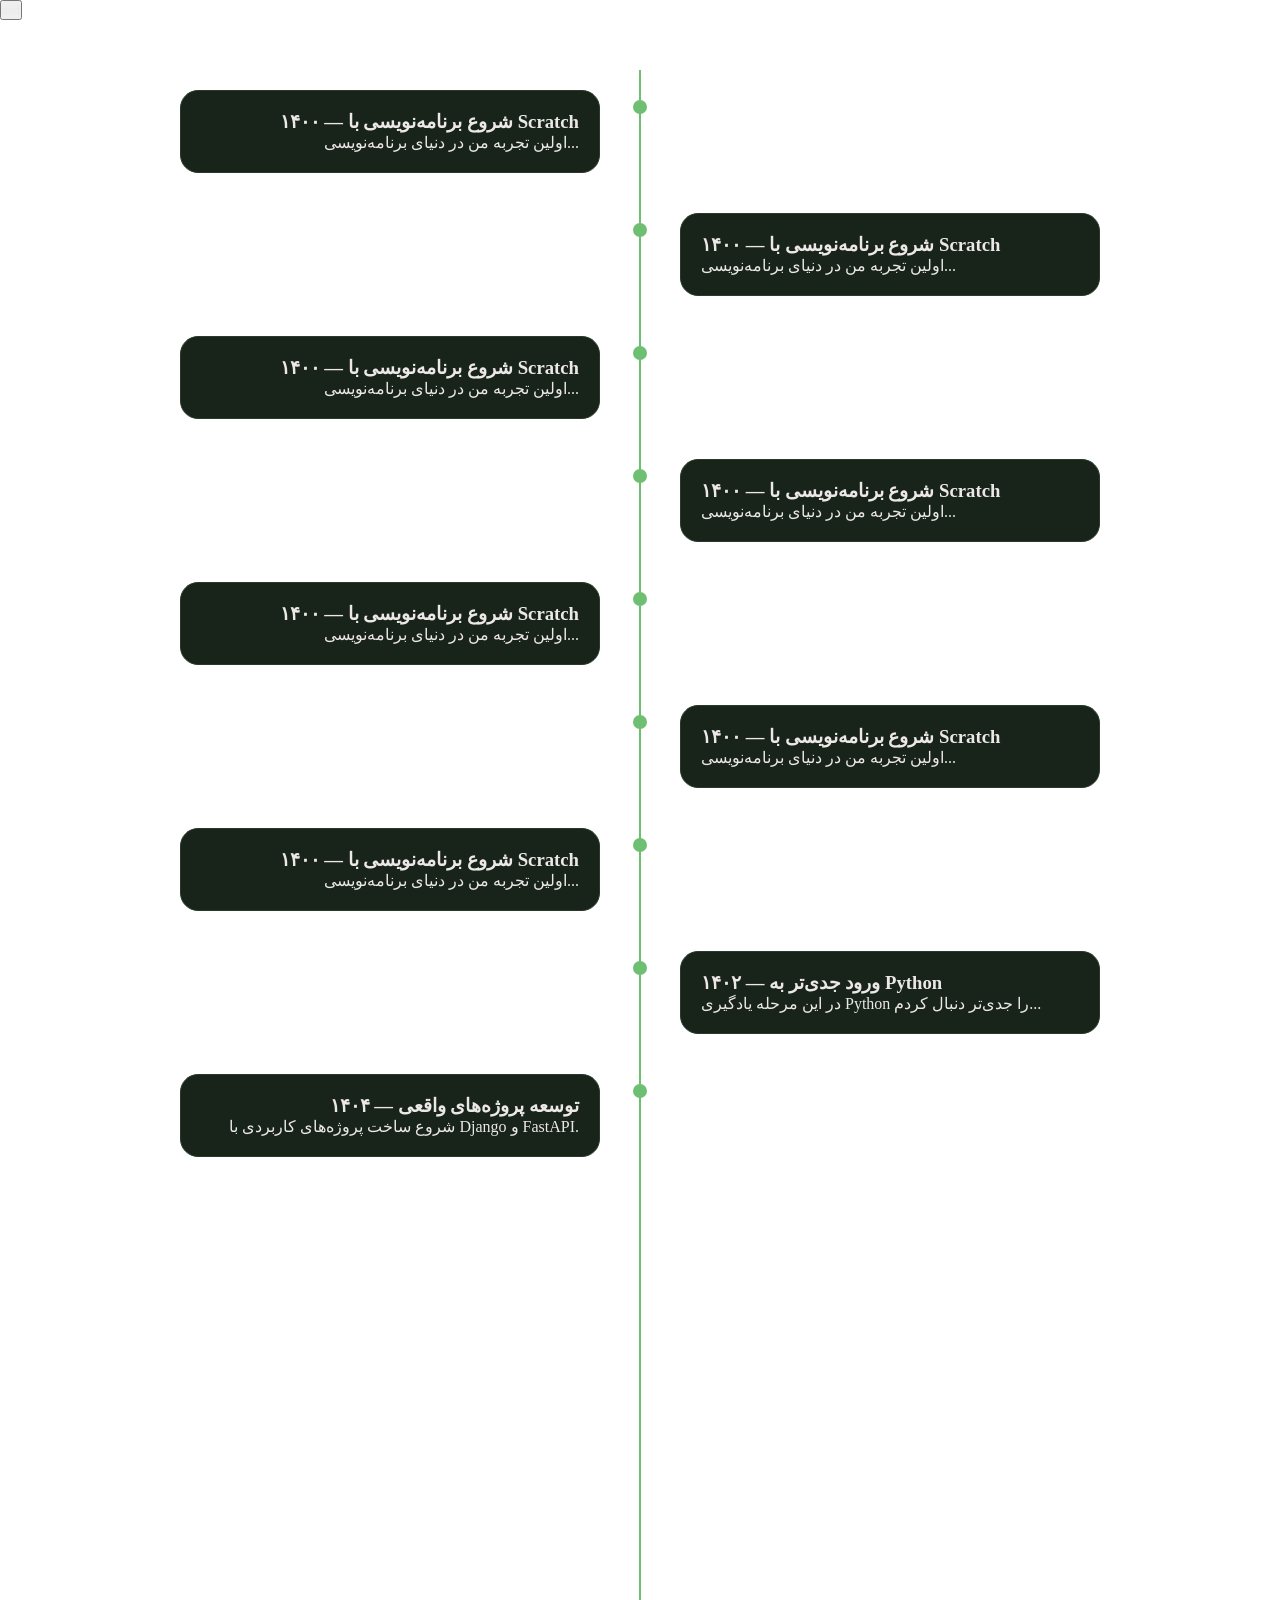
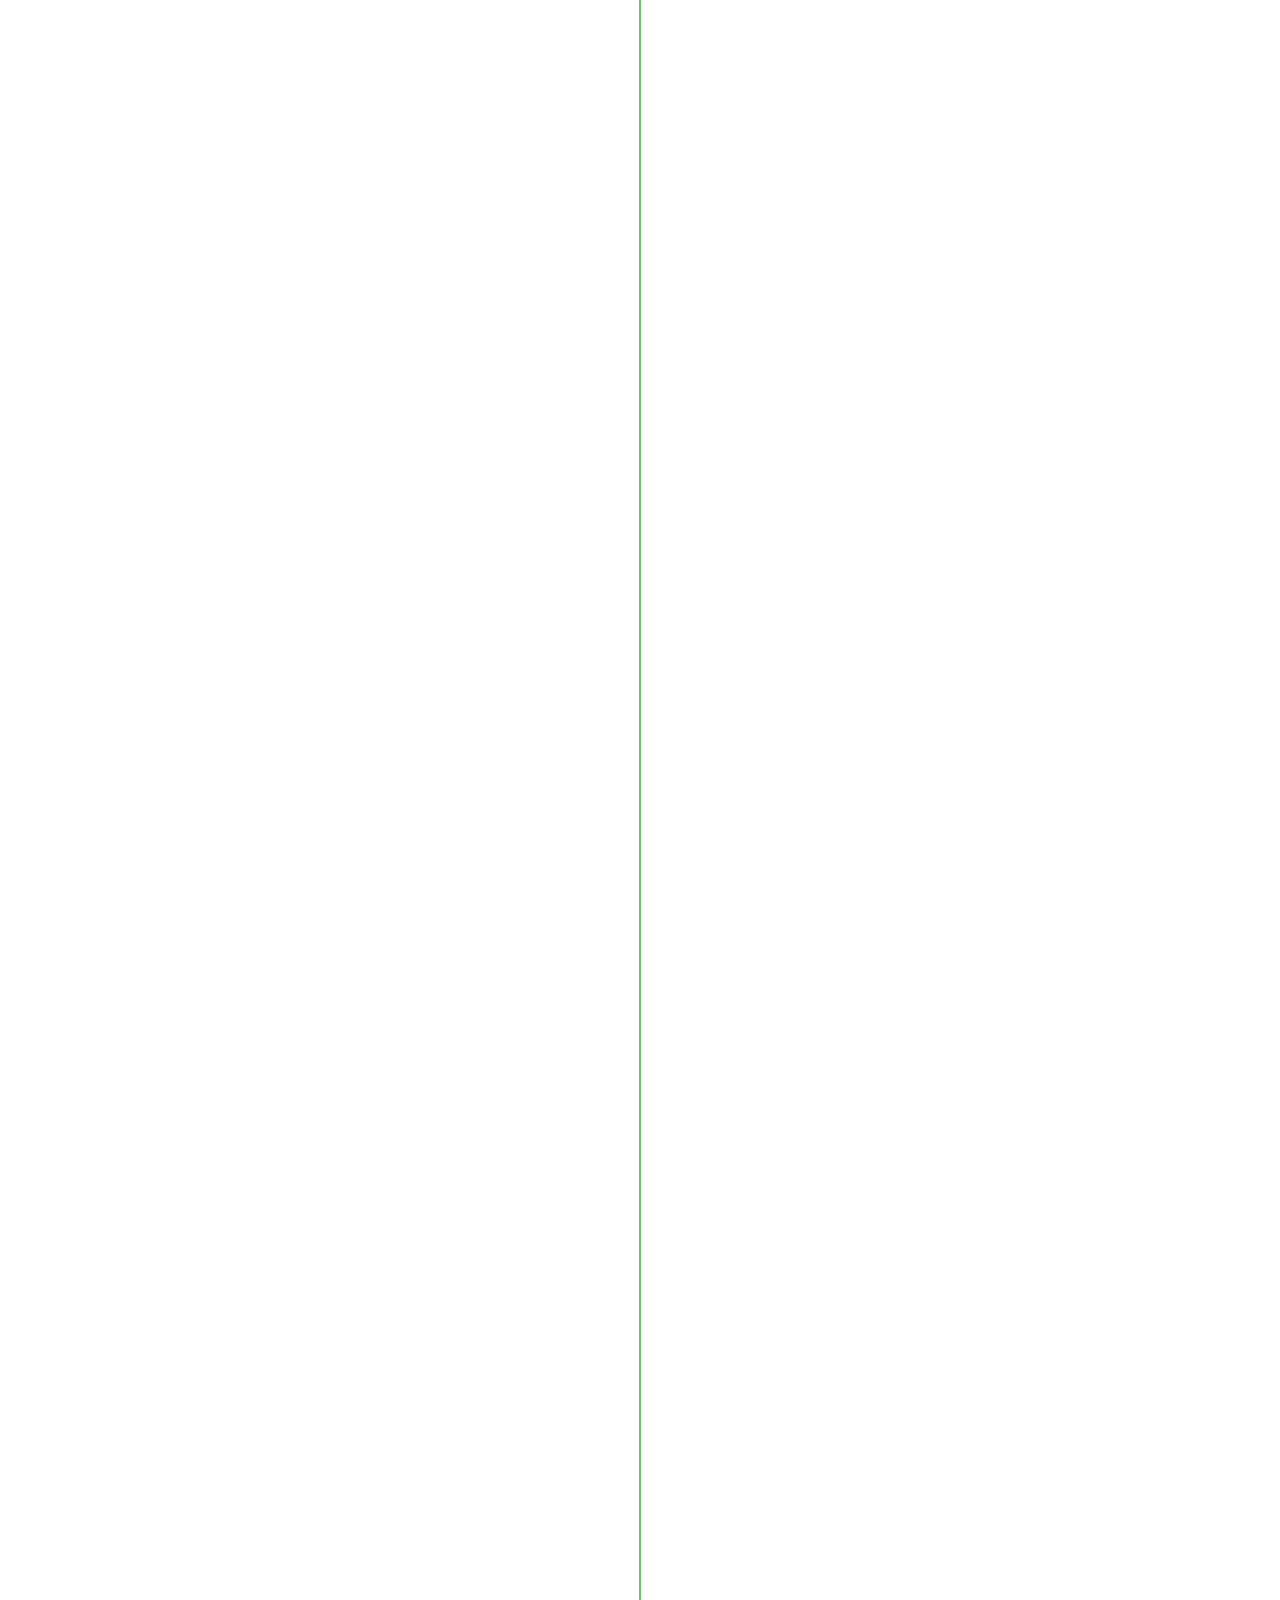
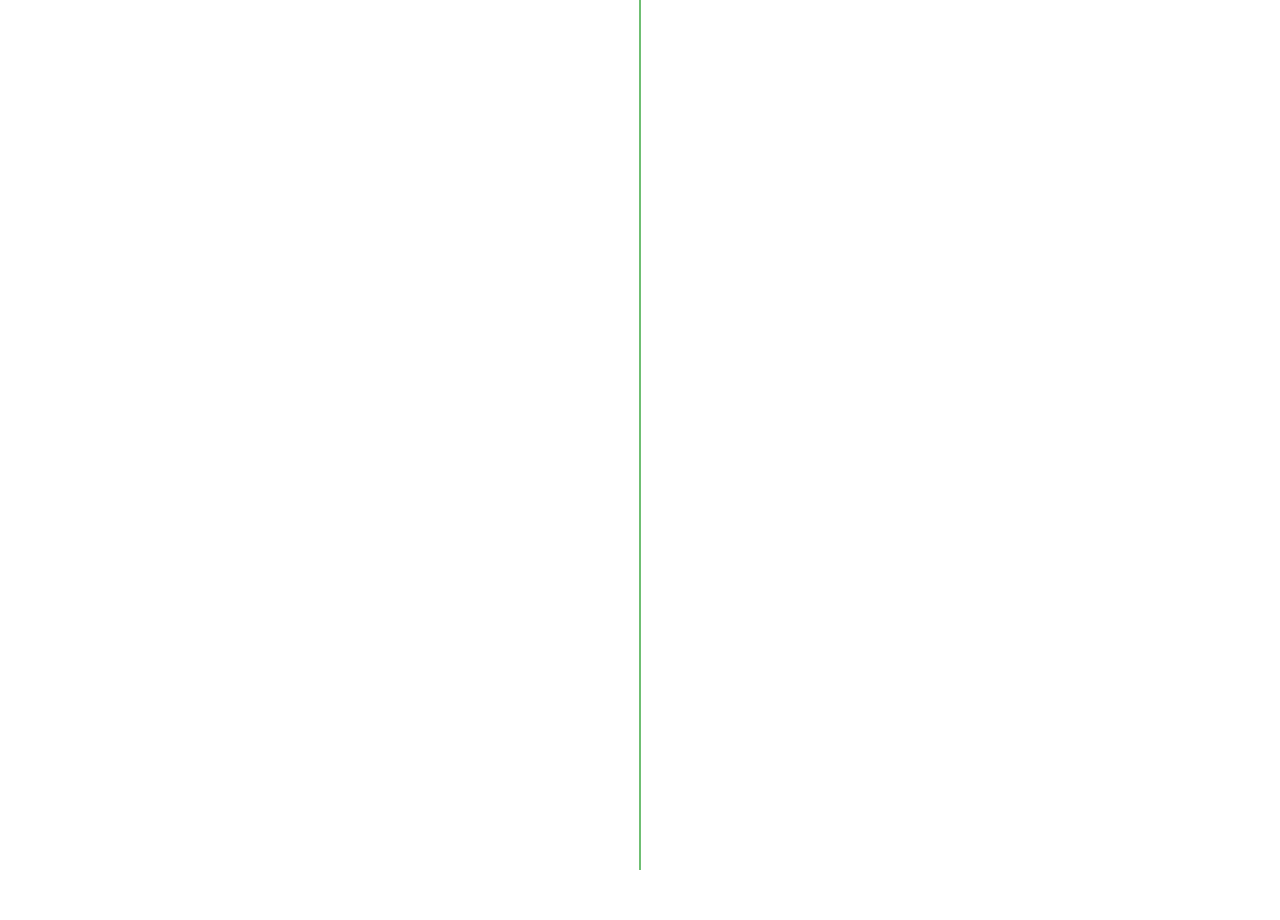
==== timeline.html @ 8546ac61 "fixed time line" ====
<!DOCTYPE html>
<html lang="en">

<head>
    <meta charset="UTF-8">
    <meta name="viewport" content="width=device-width, initial-scale=1.0">
    <title>timeline</title>
    <link rel="stylesheet" href="timeline.css">
</head>

<body>
    <button type="button" onclick="this.sty">asd</button>
    <div class="timeline">

        <div class="timeline-item">
            <div class="timeline-dot"></div>
            <div class="timeline-content">
                <h3>۱۴۰۰ — شروع برنامه‌نویسی با Scratch</h3>
                <p>اولین تجربه من در دنیای برنامه‌نویسی...</p>
            </div>
        </div>
        <div class="timeline-item">
            <div class="timeline-dot"></div>
            <div class="timeline-content">
                <h3>۱۴۰۰ — شروع برنامه‌نویسی با Scratch</h3>
                <p>اولین تجربه من در دنیای برنامه‌نویسی...</p>
            </div>
        </div>
        <div class="timeline-item">
            <div class="timeline-dot"></div>
            <div class="timeline-content">
                <h3>۱۴۰۰ — شروع برنامه‌نویسی با Scratch</h3>
                <p>اولین تجربه من در دنیای برنامه‌نویسی...</p>
            </div>
        </div>
        <div class="timeline-item">
            <div class="timeline-dot"></div>
            <div class="timeline-content">
                <h3>۱۴۰۰ — شروع برنامه‌نویسی با Scratch</h3>
                <p>اولین تجربه من در دنیای برنامه‌نویسی...</p>
            </div>
        </div>
        <div class="timeline-item">
            <div class="timeline-dot"></div>
            <div class="timeline-content">
                <h3>۱۴۰۰ — شروع برنامه‌نویسی با Scratch</h3>
                <p>اولین تجربه من در دنیای برنامه‌نویسی...</p>
            </div>
        </div>
        <div class="timeline-item">
            <div class="timeline-dot"></div>
            <div class="timeline-content">
                <h3>۱۴۰۰ — شروع برنامه‌نویسی با Scratch</h3>
                <p>اولین تجربه من در دنیای برنامه‌نویسی...</p>
            </div>
        </div>
        <div class="timeline-item">
            <div class="timeline-dot"></div>
            <div class="timeline-content">
                <h3>۱۴۰۰ — شروع برنامه‌نویسی با Scratch</h3>
                <p>اولین تجربه من در دنیای برنامه‌نویسی...</p>
            </div>
        </div>

        <div class="timeline-item">
            <div class="timeline-dot"></div>
            <div class="timeline-content">
                <h3>۱۴۰۲ — ورود جدی‌تر به Python</h3>
                <p>در این مرحله یادگیری Python را جدی‌تر دنبال کردم...</p>
            </div>
        </div>

        <div class="timeline-item">
            <div class="timeline-dot"></div>
            <div class="timeline-content">
                <h3>۱۴۰۴ — توسعه پروژه‌های واقعی</h3>
                <p>شروع ساخت پروژه‌های کاربردی با Django و FastAPI.</p>
            </div>
        </div>

    </div>
</body>

</html>
---- timeline.css ----
*{
    margin: 0;
    padding: 0;
    box-sizing: border-box;
    color: #ece8e8;
    font-family: 'vazirmatn';
}
body{
    overflow-y: visible !important;
    height: fit-content;
}
.timeline {

    position: relative;
    width: 100%;
    height:4000px;
    max-width: 1000px;
    margin: 50px auto;
}

.timeline::before {
    content: "";
    position: absolute;
    top: 0;
    bottom: 0;
    left: 50%;
    width: 2px;
    background: #6fbf73;
    transform: translateX(-50%);
}

.timeline-item {
    position: relative;
    width: 50%;
    padding: 20px 40px;
}

.timeline-item:nth-child(odd) {
    left: 0;
    text-align: right;
}

.timeline-item:nth-child(even) {
    left: 50%;
    text-align: left;
}

.timeline-dot {
    position: absolute;
    top: 30px;
    width: 14px;
    height: 14px;
    background: #6fbf73;
    border-radius: 50%;
    z-index: 2;
}

.timeline-item:nth-child(odd) .timeline-dot {
    right: -7px;
}

.timeline-item:nth-child(even) .timeline-dot {
    left: -7px;
}

.timeline-content {
    padding: 20px;
    border-radius: 18px;
    background: #182319;
    border: 1px solid #2a3a2a;
}


@media (max-width: 760px) {

    .timeline::before {
        left: 15px;
        transform: none;
    }

    .timeline-item,
    .timeline-item:nth-child(even),
    .timeline-item:nth-child(odd) {
        width: 100%;
        left: 0;
        padding: 15px 15px 15px 45px;
        text-align: right;
    }

    .timeline-dot,
    .timeline-item:nth-child(odd) .timeline-dot,
    .timeline-item:nth-child(even) .timeline-dot {
        left: 8px;
        right: auto;
    }

    .timeline-content {
        width: 100%;
        box-sizing: border-box;
    }

}
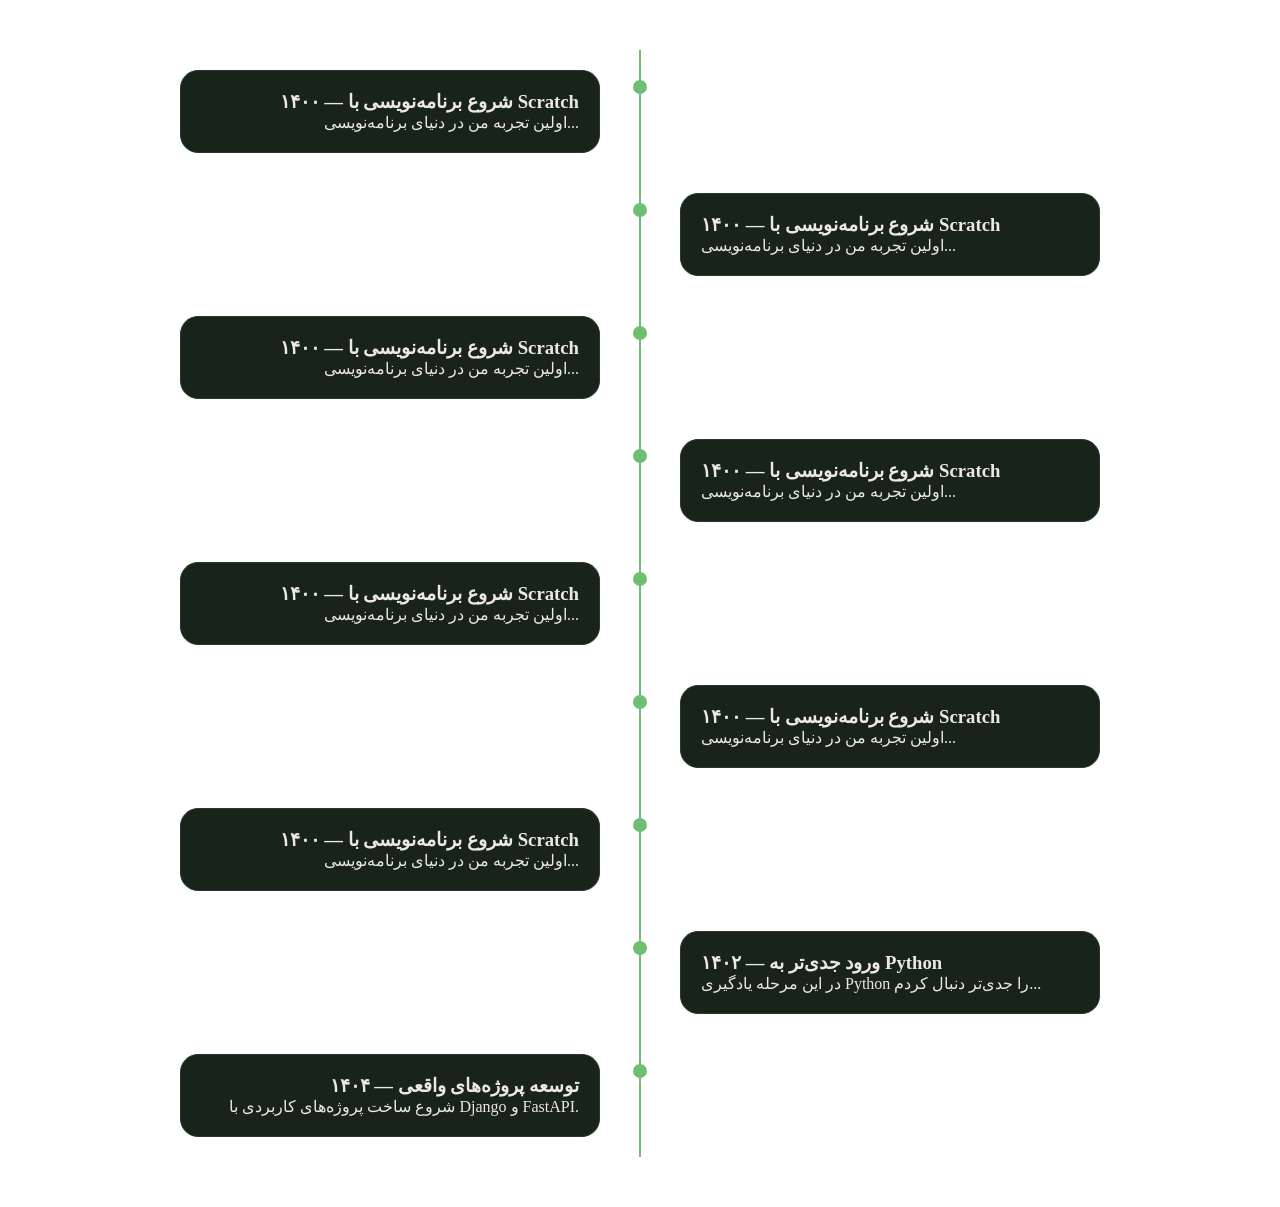
==== commit 9d13e72c: "1123" ====
--- a/timeline.html
+++ b/timeline.html
@@ -9,7 +9,7 @@
 </head>
 
 <body>
-    <button type="button" onclick="this.sty">asd</button>
+
     <div class="timeline">
 
         <div class="timeline-item">
--- a/timeline.css
+++ b/timeline.css
@@ -8,13 +8,13 @@
 }
 body{
     overflow-y: visible !important;
-    height: fit-content;
+    height: fit-content !important;
 }
 .timeline {
 
     position: relative;
     width: 100%;
-    height:4000px;
+    height:fit-content;
     max-width: 1000px;
     margin: 50px auto;
 }
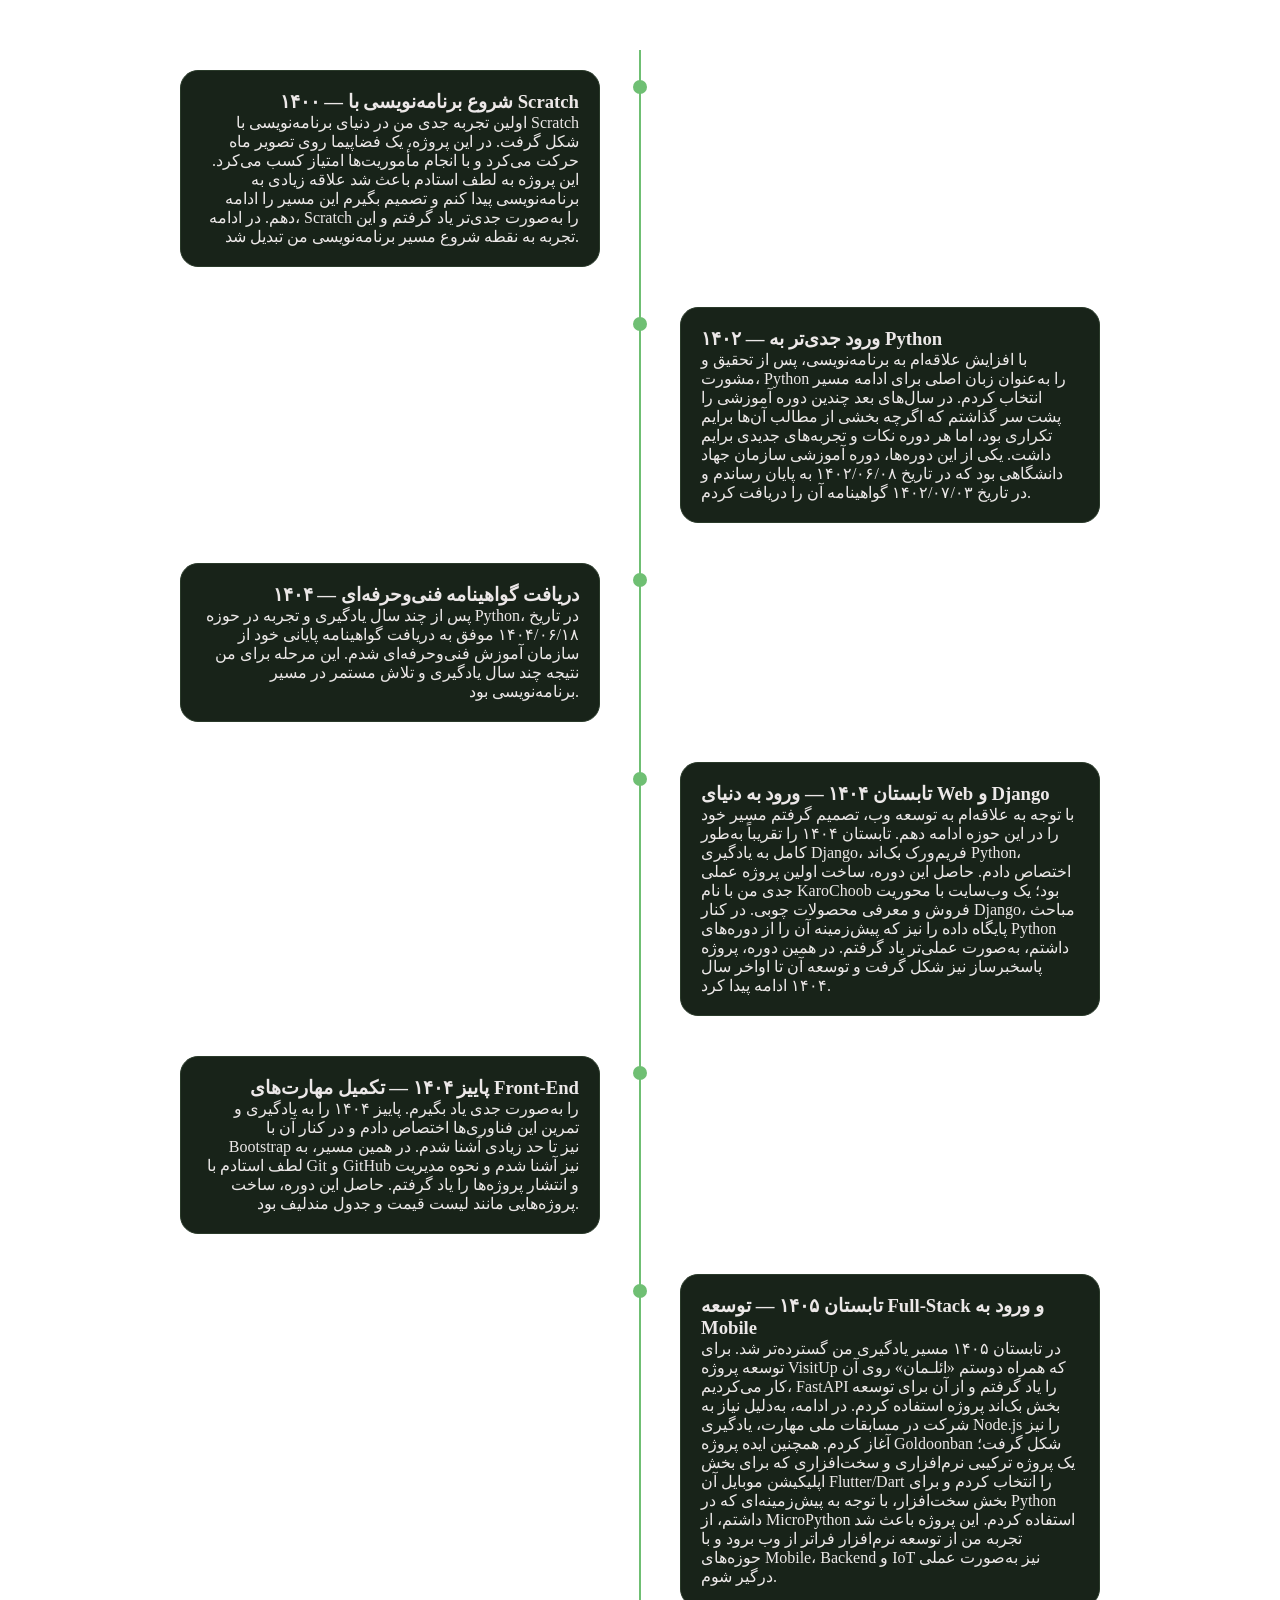
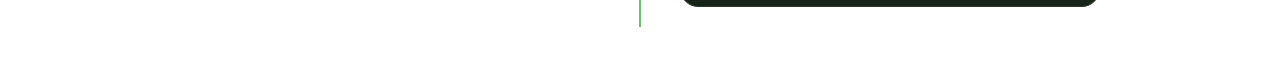
==== commit 2c607994: "update" ====
--- a/timeline.html
+++ b/timeline.html
@@ -16,67 +16,74 @@
             <div class="timeline-dot"></div>
             <div class="timeline-content">
                 <h3>۱۴۰۰ — شروع برنامه‌نویسی با Scratch</h3>
-                <p>اولین تجربه من در دنیای برنامه‌نویسی...</p>
+                <p>اولین تجربه جدی من در دنیای برنامه‌نویسی با Scratch شکل گرفت. در این پروژه، یک فضاپیما روی تصویر
+                        ماه
+                        حرکت می‌کرد و با انجام مأموریت‌ها امتیاز کسب می‌کرد. این پروژه به لطف استادم باعث شد علاقه زیادی
+                        به
+                        برنامه‌نویسی پیدا کنم و تصمیم بگیرم این مسیر را ادامه دهم. در ادامه، Scratch را به‌صورت جدی‌تر
+                        یاد
+                        گرفتم و این تجربه به نقطه شروع مسیر برنامه‌نویسی من تبدیل شد.</p>
             </div>
         </div>
         <div class="timeline-item">
             <div class="timeline-dot"></div>
             <div class="timeline-content">
-                <h3>۱۴۰۰ — شروع برنامه‌نویسی با Scratch</h3>
-                <p>اولین تجربه من در دنیای برنامه‌نویسی...</p>
+                <h3>۱۴۰۲ — ورود جدی‌تر به Python</h3>
+                <p>با افزایش علاقه‌ام به برنامه‌نویسی، پس از تحقیق و مشورت، Python را به‌عنوان زبان اصلی برای ادامه مسیر انتخاب کردم. در سال‌های بعد چندین دوره آموزشی را پشت سر گذاشتم که اگرچه بخشی از مطالب آن‌ها برایم تکراری بود، اما هر دوره نکات و تجربه‌های جدیدی برایم داشت.
+
+یکی از این دوره‌ها، دوره آموزشی سازمان جهاد دانشگاهی بود که در تاریخ ۱۴۰۲/۰۶/۰۸ به پایان رساندم و در تاریخ ۱۴۰۲/۰۷/۰۳ گواهینامه آن را دریافت کردم.
+</p>
             </div>
         </div>
         <div class="timeline-item">
             <div class="timeline-dot"></div>
             <div class="timeline-content">
-                <h3>۱۴۰۰ — شروع برنامه‌نویسی با Scratch</h3>
-                <p>اولین تجربه من در دنیای برنامه‌نویسی...</p>
+                <h3>۱۴۰۴ — دریافت گواهینامه فنی‌وحرفه‌ای</h3>
+                <p>پس از چند سال یادگیری و تجربه در حوزه Python، در تاریخ ۱۴۰۴/۰۶/۱۸ موفق به دریافت گواهینامه پایانی
+                        خود
+                        از سازمان آموزش فنی‌وحرفه‌ای شدم. این مرحله برای من نتیجه چند سال یادگیری و تلاش مستمر در مسیر
+                        برنامه‌نویسی بود.</p>
             </div>
         </div>
         <div class="timeline-item">
             <div class="timeline-dot"></div>
             <div class="timeline-content">
-                <h3>۱۴۰۰ — شروع برنامه‌نویسی با Scratch</h3>
-                <p>اولین تجربه من در دنیای برنامه‌نویسی...</p>
+                <h3>تابستان ۱۴۰۴ — ورود به دنیای Web و Django</h3>
+                <p>با توجه به علاقه‌ام به توسعه وب، تصمیم گرفتم مسیر خود را در این حوزه ادامه دهم. تابستان ۱۴۰۴ را تقریباً به‌طور کامل به یادگیری Django، فریم‌ورک بک‌اند Python، اختصاص دادم.
+
+حاصل این دوره، ساخت اولین پروژه عملی جدی من با نام KaroChoob بود؛ یک وب‌سایت با محوریت فروش و معرفی محصولات چوبی. در کنار Django، مباحث پایگاه داده را نیز که پیش‌زمینه آن را از دوره‌های Python داشتم، به‌صورت عملی‌تر یاد گرفتم.
+
+در همین دوره، پروژه پاسخبرساز نیز شکل گرفت و توسعه آن تا اواخر سال ۱۴۰۴ ادامه پیدا کرد.</p>
             </div>
         </div>
         <div class="timeline-item">
             <div class="timeline-dot"></div>
             <div class="timeline-content">
-                <h3>۱۴۰۰ — شروع برنامه‌نویسی با Scratch</h3>
-                <p>اولین تجربه من در دنیای برنامه‌نویسی...</p>
+                <h3> پاییز ۱۴۰۴ — تکمیل مهارت‌های Front-End</h3>
+                <p>را به‌صورت جدی یاد بگیرم. پاییز ۱۴۰۴ را به یادگیری و تمرین این فناوری‌ها اختصاص دادم و در کنار آن با Bootstrap نیز تا حد زیادی آشنا شدم.
+
+در همین مسیر، به لطف استادم با Git و GitHub نیز آشنا شدم و نحوه مدیریت و انتشار پروژه‌ها را یاد گرفتم.
+
+حاصل این دوره، ساخت پروژه‌هایی مانند لیست قیمت و جدول مندلیف بود.</p>
             </div>
         </div>
         <div class="timeline-item">
             <div class="timeline-dot"></div>
             <div class="timeline-content">
-                <h3>۱۴۰۰ — شروع برنامه‌نویسی با Scratch</h3>
-                <p>اولین تجربه من در دنیای برنامه‌نویسی...</p>
+                <h3>تابستان ۱۴۰۵ — توسعه Full-Stack و ورود به Mobile</h3>
+                                <p>
+در تابستان ۱۴۰۵ مسیر یادگیری من گسترده‌تر شد. برای توسعه پروژه VisitUp که همراه دوستم «ائلـمان» روی آن کار می‌کردیم، FastAPI را یاد گرفتم و از آن برای توسعه بخش بک‌اند پروژه استفاده کردم.
+
+در ادامه، به‌دلیل نیاز به شرکت در مسابقات ملی مهارت، یادگیری Node.js را نیز آغاز کردم.
+
+همچنین ایده پروژه Goldoonban شکل گرفت؛ یک پروژه ترکیبی نرم‌افزاری و سخت‌افزاری که برای بخش اپلیکیشن موبایل آن Flutter/Dart را انتخاب کردم و برای بخش سخت‌افزار، با توجه به پیش‌زمینه‌ای که در Python داشتم، از MicroPython استفاده کردم.
+
+این پروژه باعث شد تجربه من از توسعه نرم‌افزار فراتر از وب برود و با حوزه‌های Mobile، Backend و IoT نیز به‌صورت عملی درگیر شوم.</p>
             </div>
         </div>
-        <div class="timeline-item">
-            <div class="timeline-dot"></div>
-            <div class="timeline-content">
-                <h3>۱۴۰۰ — شروع برنامه‌نویسی با Scratch</h3>
-                <p>اولین تجربه من در دنیای برنامه‌نویسی...</p>
-            </div>
-        </div>
+        
 
-        <div class="timeline-item">
-            <div class="timeline-dot"></div>
-            <div class="timeline-content">
-                <h3>۱۴۰۲ — ورود جدی‌تر به Python</h3>
-                <p>در این مرحله یادگیری Python را جدی‌تر دنبال کردم...</p>
-            </div>
-        </div>
-
-        <div class="timeline-item">
-            <div class="timeline-dot"></div>
-            <div class="timeline-content">
-                <h3>۱۴۰۴ — توسعه پروژه‌های واقعی</h3>
-                <p>شروع ساخت پروژه‌های کاربردی با Django و FastAPI.</p>
-            </div>
-        </div>
+        
 
     </div>
 </body>
